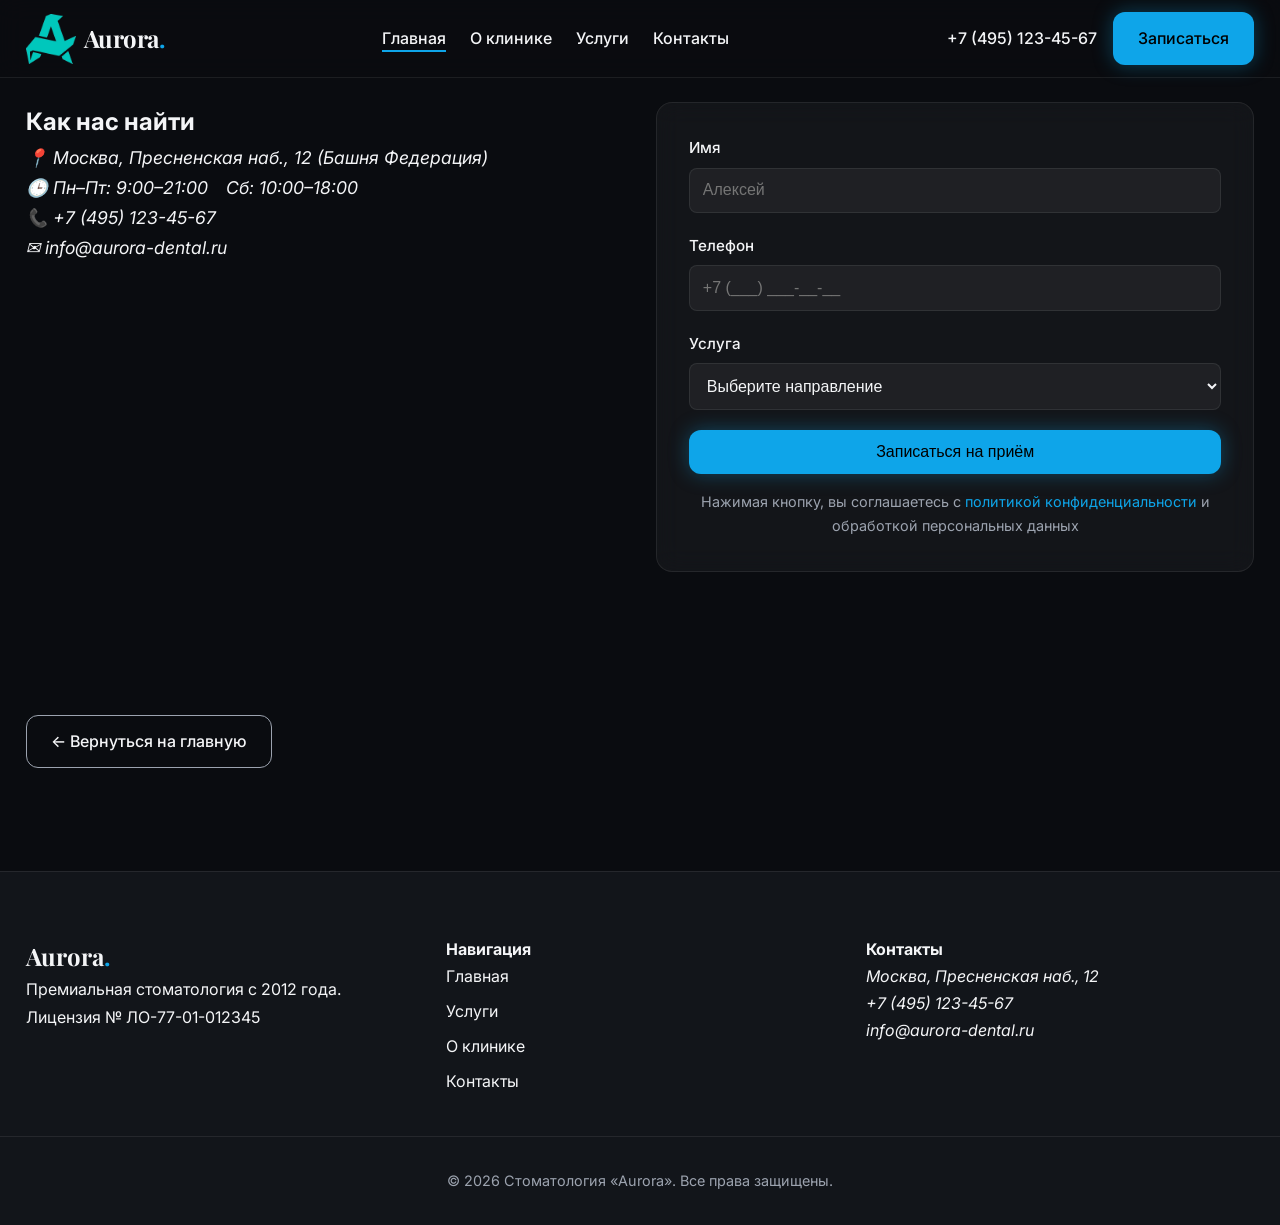
==== contacts.html @ ef786583 "Add files via upload" ====
<!DOCTYPE html>
<html lang="ru">
<head>
  <meta charset="UTF-8">
  <meta name="viewport" content="width=device-width, initial-scale=1.0">
  <meta name="description" content="Контакты и запись в стоматологию Aurora">
  <title>Контакты — Стоматология «Aurora»</title>
  <link rel="preconnect" href="https://fonts.googleapis.com">
  <link rel="preconnect" href="https://fonts.gstatic.com" crossorigin>
  <link href="https://fonts.googleapis.com/css2?family=Inter:wght@300;400;500;600&family=Playfair+Display:wght@400;600;700&display=swap" rel="stylesheet">
  <link rel="stylesheet" href="cssstyles.css">
</head>
<body>

  <!-- ШАПКА -->
  <header class="site-header">
    <div class="container header-inner">
      <a href="index.html" class="logo" aria-label="На главную" style="display:flex; align-items:center; gap:8px;">
        <img src="img/logo.png" alt="Aurora" style="height: 50px;">
        <span class="logo-text">Aurora<span class="logo-dot">.</span></span>
      </a>
      <nav class="main-nav" aria-label="Основная навигация">
        <button class="nav-toggle" aria-expanded="false" aria-controls="nav-menu" aria-label="Открыть меню">
          <span class="nav-icon"></span>
        </button>
        <ul id="nav-menu" class="nav-list">
          <li><a href="index.html" class="nav-link active">Главная</a></li>
          <li><a href="about.html" class="nav-link">О клинике</a></li>
          <li><a href="services.html" class="nav-link">Услуги</a></li>
          <li><a href="contacts.html" class="nav-link">Контакты</a></li>
        </ul>
      </nav>
      <div class="header-actions">
        <a href="tel:+74951234567" class="phone-link">+7 (495) 123-45-67</a>
        <a href="#appointment" class="btn btn-glow">Записаться</a>
      </div>
    </div>
  </header>

  <main>
    <section class="section" id="appointment">
      <div class="container appointment-grid">
        <div class="appointment-info">
          <h2>Как нас найти</h2>
          <address class="contact-preview" style="font-size:1.1rem;">
            <p>📍 Москва, Пресненская наб., 12 (Башня Федерация)</p>
            <p>🕒 Пн–Пт: 9:00–21:00 Сб: 10:00–18:00</p>
            <p>📞 <a href="tel:+74951234567">+7 (495) 123-45-67</a></p>
            <p>✉️ <a href="mailto:info@aurora-dental.ru">info@aurora-dental.ru</a></p>
          </address>

          <!-- ЯНДЕКС КАРТА -->
          <iframe 
            src="https://yandex.ru/maps/213/moscow/?ll=37.537434%2C55.749633&z=16&pt=37.537434%2C55.749633&mode=whatshere&source=constructor" 
            width="100%" 
            height="380" 
            frameborder="0" 
            style="border:0; border-radius:16px; margin-top:2rem;" 
            allowfullscreen="" 
            loading="lazy">
          </iframe>

          <a href="index.html" class="btn btn-outline" style="margin-top:2rem; display:inline-flex; align-items:center; gap:0.5rem;">
            ← Вернуться на главную
          </a>
        </div>

        <!-- Форма -->
        <form class="premium-form" action="#" method="POST" aria-label="Форма записи">
          <div class="form-group">
            <label for="name">Имя</label>
            <input type="text" id="name" name="name" required placeholder="Алексей">
          </div>
          <div class="form-group">
            <label for="phone">Телефон</label>
            <input type="tel" id="phone" name="phone" required placeholder="+7 (___) ___-__-__">
          </div>
          <div class="form-group">
            <label for="service">Услуга</label>
            <select id="service" name="service">
              <option value="">Выберите направление</option>
              <option value="therapy">Терапия</option>
              <option value="orthodontics">Ортодонтия</option>
              <option value="implants">Имплантация</option>
              <option value="esthetic">Эстетика</option>
            </select>
          </div>
          <button type="submit" class="btn btn-glow btn-block">Записаться на приём</button>
          
          <p class="form-note" style="margin-top:1rem; font-size:0.9rem; color:var(--text-muted);">
            Нажимая кнопку, вы соглашаетесь с <a href="#" style="color:var(--accent);">политикой конфиденциальности</a> и обработкой персональных данных
          </p>
        </form>
      </div>
    </section>
  </main>

  <!-- Подвал (оставляем как был) -->
  <footer class="site-footer">
    <div class="container footer-grid">
      <div class="footer-col">
        <span class="footer-logo">Aurora<span class="logo-dot">.</span></span>
        <p>Премиальная стоматология с 2012 года.<br>Лицензия № ЛО-77-01-012345</p>
      </div>
      <div class="footer-col">
        <h4>Навигация</h4>
        <ul class="footer-links">
          <li><a href="index.html">Главная</a></li>
          <li><a href="services.html">Услуги</a></li>
          <li><a href="about.html">О клинике</a></li>
          <li><a href="contacts.html">Контакты</a></li>
        </ul>
      </div>
      <div class="footer-col">
        <h4>Контакты</h4>
        <address>
          <p>Москва, Пресненская наб., 12</p>
          <p><a href="tel:+74951234567">+7 (495) 123-45-67</a></p>
          <p><a href="mailto:info@aurora-dental.ru">info@aurora-dental.ru</a></p>
        </address>
      </div>
    </div>
    <div class="footer-bottom">
      <p>&copy; 2026 Стоматология «Aurora». Все права защищены.</p>
    </div>
  </footer>

  <script src="js/main.js"></script>
</body>
</html>
---- cssstyles.css ----
/* === БАЗОВЫЕ ПЕРЕМЕННЫЕ === */
:root {
  /* Цвета */
  --bg: #0a0c10;
  --surface: #12151a;
  --surface-light: #1a1e25;
  --text: #f4f5f7;
  --text-muted: #9ca3af;
  --accent: #0ea5e9;
  --accent-glow: rgba(14, 165, 233, 0.35);
  --gold: #d4af37;
  
  /* Шрифты */
  --font-heading: 'Playfair Display', serif;
  --font-body: 'Inter', system-ui, sans-serif;
  
  /* Размеры */
  --container: 1280px;
  --spacing: clamp(1rem, 2vw, 2rem);
  --radius: 12px;
  --radius-lg: 16px;
  
  /* Эффекты */
  --glass: rgba(255, 255, 255, 0.04);
  --glass-border: rgba(255, 255, 255, 0.08);
  --shadow: 0 8px 32px rgba(0, 0, 0, 0.35);
  --shadow-lg: 0 20px 50px rgba(0, 0, 0, 0.5);
}

/* === СБРОС И БАЗА === */
*, *::before, *::after { box-sizing: border-box; margin: 0; padding: 0; }

html { scroll-behavior: smooth; }

body {
  font-family: var(--font-body);
  font-size: 1rem;
  line-height: 1.7;
  color: var(--text);
  background: var(--bg);
  -webkit-font-smoothing: antialiased;
  overflow-x: hidden;
}

img, video { max-width: 100%; height: auto; display: block; }

a { color: inherit; text-decoration: none; transition: color 0.2s ease; }
a:hover { color: var(--accent); }

ul { list-style: none; }

.container {
  width: 100%;
  max-width: var(--container);
  margin: 0 auto;
  padding: 0 var(--spacing);
}

.section { padding: clamp(4rem, 8vw, 8rem) 0; }
.section-alt { background: var(--surface); }

.section-title {
  font-family: var(--font-heading);
  font-size: clamp(2rem, 4vw, 3rem);
  font-weight: 600;
  text-align: center;
  margin-bottom: 2.5rem;
  line-height: 1.2;
}

.accent-text { color: var(--accent); }

/* === КНОПКИ === */
.btn {
  display: inline-flex;
  align-items: center;
  justify-content: center;
  padding: 0.75rem 1.5rem;
  font-weight: 500;
  border-radius: var(--radius);
  border: 1px solid transparent;
  cursor: pointer;
  transition: all 0.3s cubic-bezier(0.22, 1, 0.36, 1);
  font-size: 1rem;
}

.btn-glow {
  background: var(--accent);
  color: #000;
  box-shadow: 0 0 20px var(--accent-glow);
}
.btn-glow:hover {
  transform: translateY(-2px) scale(1.03);
  box-shadow: 0 0 30px var(--accent-glow);
}

.btn-outline {
  background: transparent;
  border-color: var(--text-muted);
  color: var(--text);
}
.btn-outline:hover {
  border-color: var(--accent);
  color: var(--accent);
}

.btn-block { width: 100%; }

/* === ШАПКА === */
.site-header {
  position: fixed;
  top: 0; left: 0; right: 0;
  z-index: 100;
  background: rgba(10, 12, 16, 0.8);
  backdrop-filter: blur(12px);
  border-bottom: 1px solid var(--glass-border);
  padding: 0.75rem 0;
}

.header-inner {
  display: flex;
  align-items: center;
  justify-content: space-between;
  gap: 1rem;
}

.logo-text {
  font-family: var(--font-heading);
  font-size: 1.5rem;
  font-weight: 700;
  letter-spacing: -0.02em;
}
.logo-dot { color: var(--accent); }

.main-nav { display: none; }
.nav-toggle {
  background: none; border: none; padding: 0.5rem; cursor: pointer;
}
.nav-icon {
  display: block; width: 24px; height: 2px; background: var(--text);
  position: relative; transition: all 0.3s ease;
}
.nav-icon::before, .nav-icon::after {
  content: ''; position: absolute; left: 0; width: 100%; height: 2px;
  background: var(--text); transition: transform 0.3s ease;
}
.nav-icon::before { top: -6px; }
.nav-icon::after { bottom: -6px; }

.nav-toggle[aria-expanded="true"] .nav-icon { background: transparent; }
.nav-toggle[aria-expanded="true"] .nav-icon::before { transform: rotate(45deg) translate(5px, 5px); }
.nav-toggle[aria-expanded="true"] .nav-icon::after { transform: rotate(-45deg) translate(5px, -5px); }

.nav-list {
  display: flex; flex-wrap: wrap; gap: 1.5rem;
  position: absolute; top: 100%; left: 0; right: 0;
  background: var(--surface); padding: 1.5rem;
  transform: translateY(-10px); opacity: 0; pointer-events: none;
  transition: all 0.3s ease;
}
.nav-list.active { transform: translateY(0); opacity: 1; pointer-events: auto; }

.nav-link { font-weight: 500; position: relative; }
.nav-link::after {
  content: ''; position: absolute; bottom: -4px; left: 0; width: 0; height: 2px;
  background: var(--accent); transition: width 0.3s ease;
}
.nav-link:hover::after, .nav-link.active::after { width: 100%; }

.header-actions { display: flex; align-items: center; gap: 1rem; }
.phone-link { font-weight: 500; display: none; }

/* === ВИДЕО ГЕРОЙ === */
.hero-video {
  position: relative; height: 100vh; min-height: 600px;
  display: flex; align-items: center; justify-content: center;
  overflow: hidden;
}
.hero-video video {
  position: absolute; top: 50%; left: 50%;
  min-width: 100%; min-height: 100%;
  transform: translate(-50%, -50%);
  object-fit: cover; z-index: -2;
}
.hero-overlay {
  position: absolute; inset: 0;
  background: linear-gradient(180deg, rgba(10,12,16,0.3) 0%, rgba(10,12,16,0.85) 100%);
  z-index: -1;
}
.hero-content { text-align: center; max-width: 800px; }
.hero-content h1 {
  font-family: var(--font-heading);
  font-size: clamp(2.5rem, 6vw, 4.5rem);
  font-weight: 700; line-height: 1.1; margin-bottom: 1.5rem;
  text-shadow: 0 4px 20px rgba(0,0,0,0.6);
}
.hero-subtitle {
  font-size: clamp(1.1rem, 2vw, 1.3rem);
  color: var(--text-muted); margin-bottom: 2rem; max-width: 600px; margin-inline: auto;
}
.hero-actions { display: flex; flex-wrap: wrap; gap: 1rem; justify-content: center; }
.scroll-indicator {
  position: absolute; bottom: 2rem; left: 50%; transform: translateX(-50%);
  font-size: 2rem; color: var(--text-muted);
  animation: bounce 2s infinite;
}
@keyframes bounce {
  0%, 100% { transform: translateX(-50%) translateY(0); }
  50% { transform: translateX(-50%) translateY(-10px); }
}

/* === СТЕКЛО-КАРТОЧКИ === */
.features-grid {
  display: grid; grid-template-columns: repeat(auto-fit, minmax(280px, 1fr));
  gap: 1.5rem;
}
.premium-card {
  background: var(--glass);
  border: 1px solid var(--glass-border);
  border-radius: var(--radius-lg);
  padding: 2rem;
  backdrop-filter: blur(12px);
  transition: all 0.4s cubic-bezier(0.22, 1, 0.36, 1);
}
.premium-card:hover {
  transform: translateY(-8px);
  border-color: var(--accent);
  box-shadow: 0 20px 40px var(--shadow), 0 0 30px var(--accent-glow);
}
.premium-card h3 { font-size: 1.25rem; margin-bottom: 0.5rem; }

/* === ВИДЕО ШОУКЕЙС === */
.showcase-grid {
  display: grid; gap: 2rem; align-items: center;
}
.showcase-text h2 { font-family: var(--font-heading); font-size: 2rem; margin-bottom: 1rem; }
.check-list li { padding: 0.5rem 0; border-bottom: 1px dashed var(--glass-border); }
.check-list li:last-child { border-bottom: none; }
.link-arrow {
  display: inline-flex; align-items: center; gap: 0.5rem; margin-top: 1.5rem; font-weight: 500;
}
.showcase-media { border-radius: var(--radius-lg); overflow: hidden; }
.showcase-media video { border-radius: var(--radius-lg); }

/* === УСЛУГИ === */
.services-grid {
  display: grid; grid-template-columns: repeat(auto-fit, minmax(240px, 1fr));
  gap: 1.5rem;
}
.service-card {
  background: var(--surface-light);
  border-radius: var(--radius);
  padding: 1.5rem;
  transition: all 0.3s ease;
  display: flex; flex-direction: column; gap: 0.5rem;
}
.service-card:hover { transform: translateY(-4px); background: var(--surface); }
.service-icon { font-size: 2rem; margin-bottom: 0.5rem; }
.service-card h3 { font-size: 1.2rem; }
.service-card p { color: var(--text-muted); font-size: 0.95rem; }

/* === ФОРМА === */
.appointment-grid {
  display: grid; gap: 2rem; align-items: start;
}
.premium-form {
  background: var(--glass);
  border: 1px solid var(--glass-border);
  padding: 2rem;
  border-radius: var(--radius-lg);
  backdrop-filter: blur(12px);
}
.form-group { margin-bottom: 1.25rem; }
.form-group label { display: block; margin-bottom: 0.4rem; font-weight: 500; font-size: 0.95rem; }
.form-group input, .form-group select {
  width: 100%; padding: 0.8rem; background: rgba(255,255,255,0.05);
  border: 1px solid var(--glass-border); border-radius: 8px;
  color: var(--text); font-size: 1rem;
}
.form-group input:focus, .form-group select:focus {
  outline: none; border-color: var(--accent); box-shadow: 0 0 0 3px var(--accent-glow);
}
.form-note { font-size: 0.85rem; color: var(--text-muted); margin-top: 0.75rem; text-align: center; }

/* === ПОДВАЛ === */
.site-footer {
  background: var(--surface);
  padding: 4rem 0 2rem;
  border-top: 1px solid var(--glass-border);
}
.footer-grid {
  display: grid; grid-template-columns: repeat(auto-fit, minmax(250px, 1fr));
  gap: 2rem; margin-bottom: 2rem;
}
.footer-logo { font-family: var(--font-heading); font-size: 1.5rem; font-weight: 700; }
.footer-links li { margin-bottom: 0.5rem; }
.footer-bottom {
  text-align: center; padding-top: 2rem; border-top: 1px solid var(--glass-border);
  color: var(--text-muted); font-size: 0.9rem;
}

/* === АНИМАЦИИ ПОЯВЛЕНИЯ === */
.reveal {
  opacity: 0; transform: translateY(30px);
  transition: opacity 0.8s cubic-bezier(0.22, 1, 0.36, 1), transform 0.8s cubic-bezier(0.22, 1, 0.36, 1);
}
.reveal.active { opacity: 1; transform: translateY(0); }

/* === МЕДИАЗАПРОСЫ === */
@media (min-width: 48rem) {
  .main-nav { display: block; }
  .nav-toggle { display: none; }
  .nav-list {
    position: static; background: none; padding: 0; transform: none; opacity: 1; pointer-events: auto;
  }
  .phone-link { display: block; }
  .showcase-grid { grid-template-columns: 1fr 1fr; }
  .appointment-grid { grid-template-columns: 1fr 1fr; }
}

@media (max-width: 47.99rem) {
  .hero-content h1 { font-size: 2.5rem; }
  .scroll-indicator { display: none; }
}

/* === ДОСТУПНОСТЬ === */
@media (prefers-reduced-motion: reduce) {
  *, *::before, *::after { animation-duration: 0.01ms !important; transition-duration: 0.01ms !important; }
  html { scroll-behavior: auto; }
}

@media print {
  .site-header, .site-footer, .btn, .nav-toggle, .scroll-indicator { display: none !important; }
  body { background: #fff; color: #000; }
  a { text-decoration: underline; }
  a[href]::after { content: " (" attr(href) ")"; }
}
/* === КРАСИВЫЙ SELECT ДЛЯ ТЁМНОЙ ТЕМЫ === */
.form-group select {
  background: rgba(255,255,255,0.05);
  color: var(--text);
  border: 1px solid var(--glass-border);
}

.form-group select option {
  background: var(--surface);
  color: var(--text);
  padding: 12px 16px;
}

.form-group select:focus {
  border-color: var(--accent);
  box-shadow: 0 0 0 3px var(--accent-glow);
}

/* Убираем белый фон при открытии */
.form-group select option:checked,
.form-group select option:hover {
  background: var(--accent);
  color: #000;
}
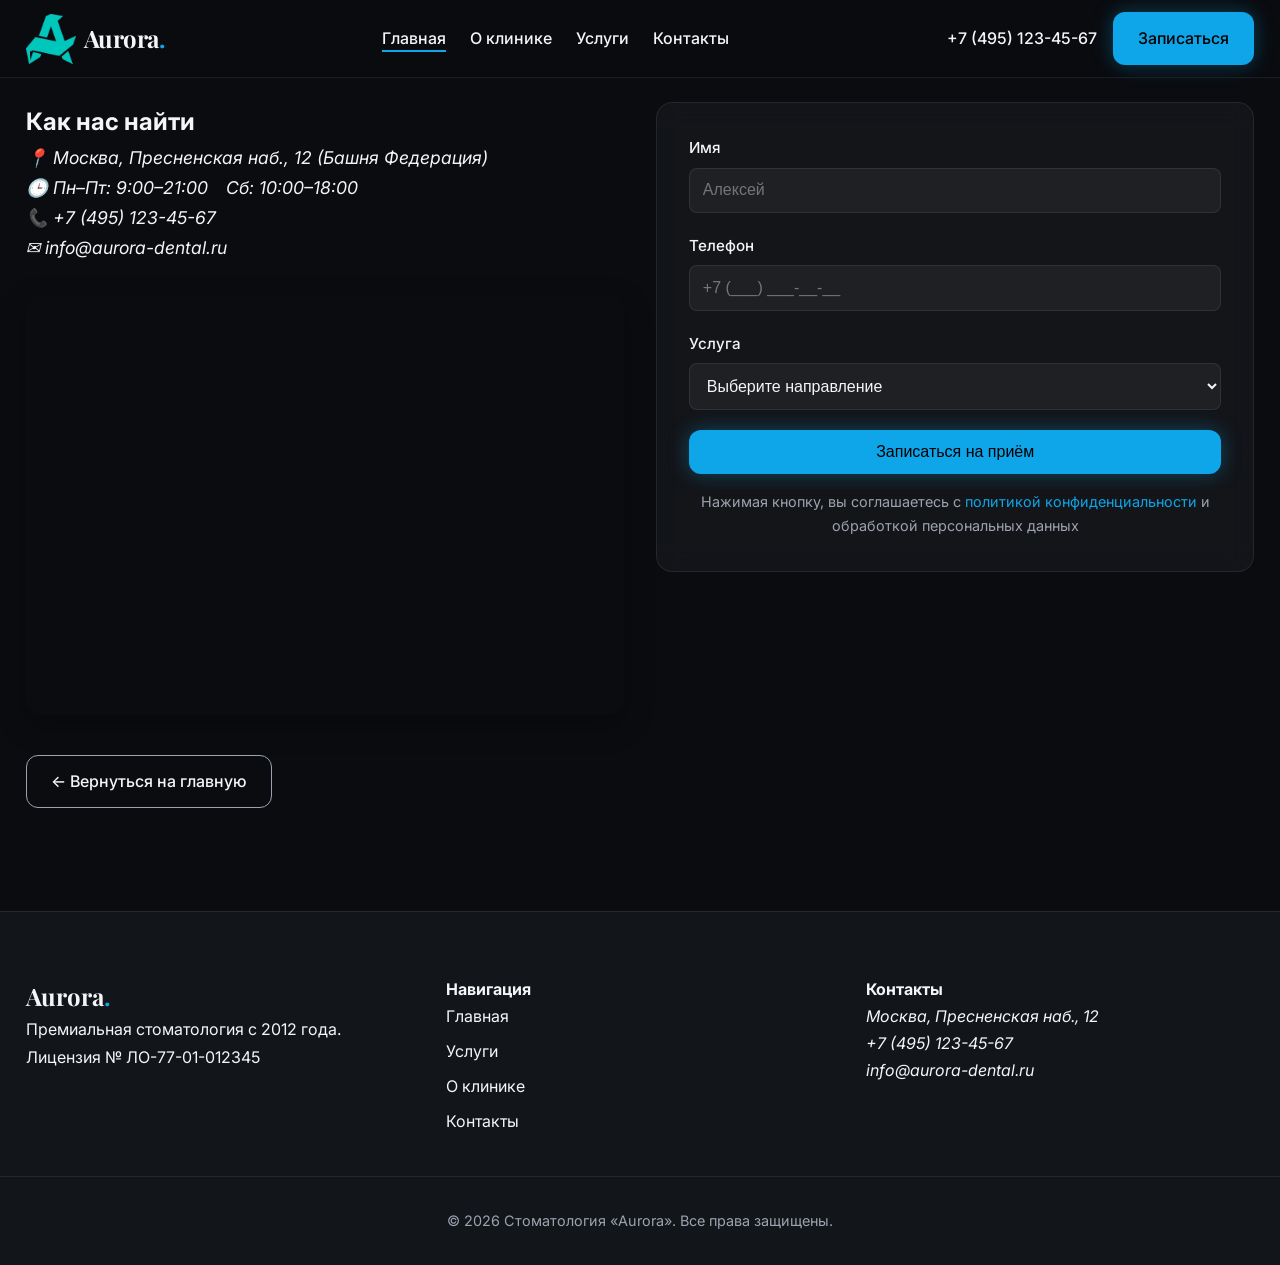
==== commit e2391714: "Add files via upload" ====
--- a/contacts.html
+++ b/contacts.html
@@ -50,15 +50,18 @@
           </address>
 
           <!-- ЯНДЕКС КАРТА -->
-          <iframe 
-            src="https://yandex.ru/maps/213/moscow/?ll=37.537434%2C55.749633&z=16&pt=37.537434%2C55.749633&mode=whatshere&source=constructor" 
-            width="100%" 
-            height="380" 
-            frameborder="0" 
-            style="border:0; border-radius:16px; margin-top:2rem;" 
-            allowfullscreen="" 
-            loading="lazy">
-          </iframe>
+          <div style="margin-top: 2rem;">
+            <iframe 
+              src="https://yandex.ru/maps/213/moscow/?ll=37.537434%2C55.749633&amp;z=16&amp;pt=37.537434%2C55.749633&amp;mode=whatshere"
+              width="100%" 
+              height="420" 
+              frameborder="0" 
+              style="border:0; border-radius:16px; box-shadow: 0 10px 30px rgba(0,0,0,0.3);" 
+              allowfullscreen="" 
+              loading="lazy">
+              referrerpolicy="no-referrer-when-downgrade">
+            </iframe>
+          </div>
 
           <a href="index.html" class="btn btn-outline" style="margin-top:2rem; display:inline-flex; align-items:center; gap:0.5rem;">
             ← Вернуться на главную
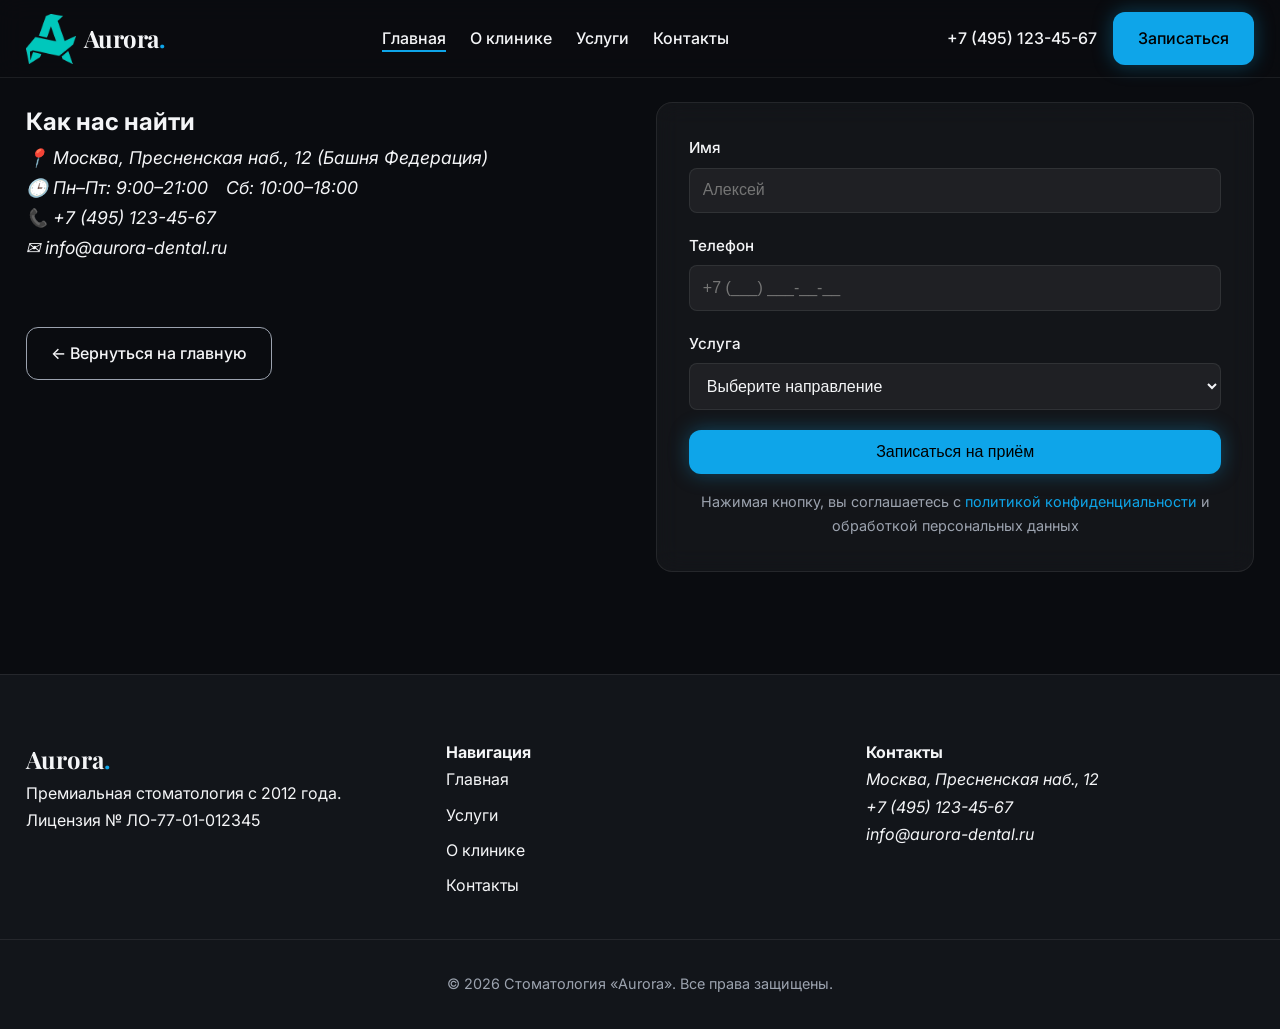
==== commit 2ad5922e: "Add files via upload" ====
--- a/contacts.html
+++ b/contacts.html
@@ -51,16 +51,14 @@
 
           <!-- ЯНДЕКС КАРТА -->
           <div style="margin-top: 2rem;">
-            <iframe 
-              src="https://yandex.ru/maps/213/moscow/?ll=37.537434%2C55.749633&amp;z=16&amp;pt=37.537434%2C55.749633&amp;mode=whatshere"
-              width="100%" 
-              height="420" 
-              frameborder="0" 
-              style="border:0; border-radius:16px; box-shadow: 0 10px 30px rgba(0,0,0,0.3);" 
-              allowfullscreen="" 
-              loading="lazy">
-              referrerpolicy="no-referrer-when-downgrade">
-            </iframe>
+            <div style="border-radius: 16px; overflow: hidden; box-shadow: 0 10px 30px rgba(0,0,0,0.3);">
+              <script 
+                type="text/javascript" 
+                charset="utf-8" 
+                async 
+                src="https://api-maps.yandex.ru/services/constructor/1.0/js/?um=constructor%3A1aa6bc63523bf6b4f1fbbe2e6fadb1b274d4f93ca8699f72f5203f1a6e0699da&amp;width=100%25&amp;height=420&amp;lang=ru_RU&amp;scroll=true">
+              </script>
+            </div>
           </div>
 
           <a href="index.html" class="btn btn-outline" style="margin-top:2rem; display:inline-flex; align-items:center; gap:0.5rem;">
